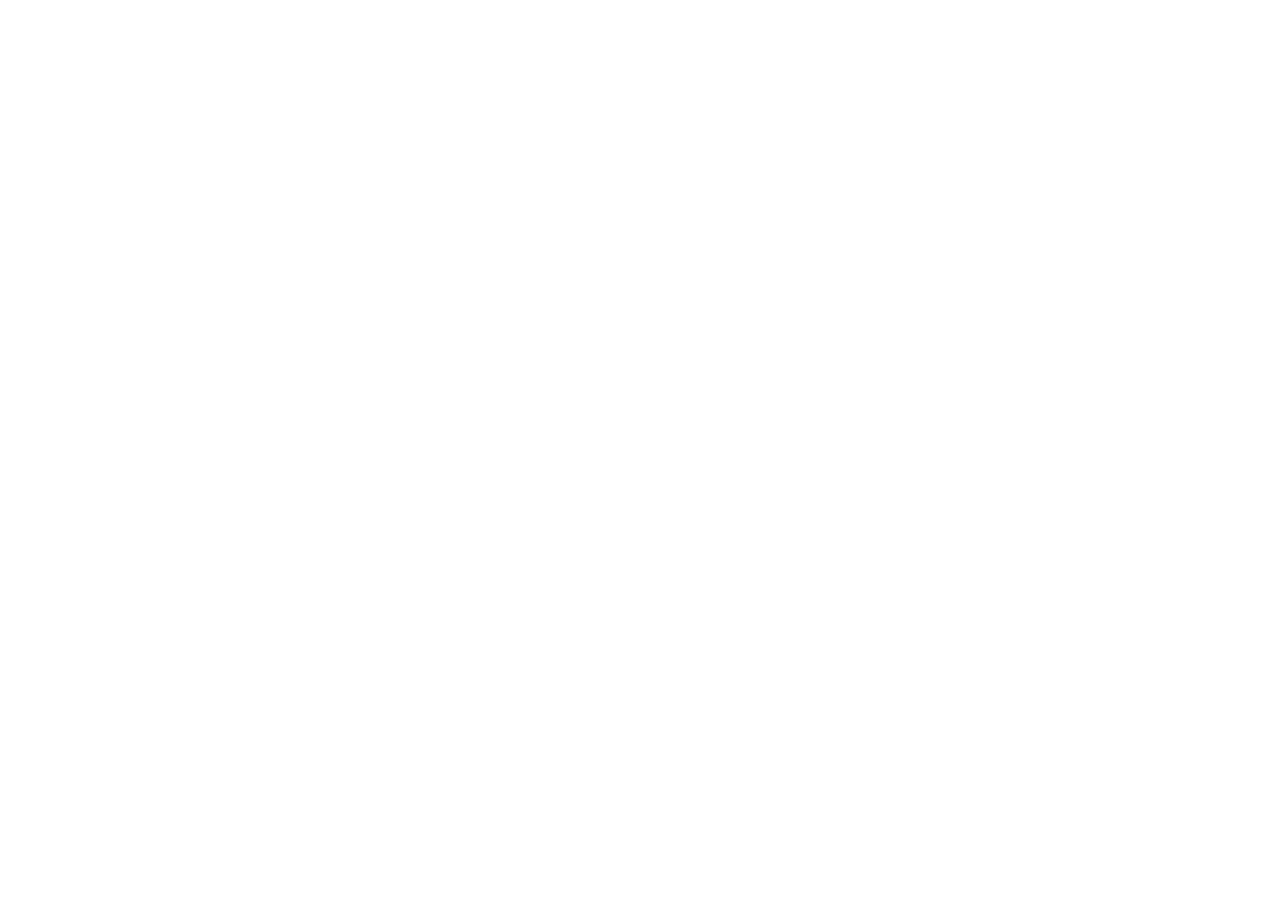
==== index.html @ f6fb5d21 "form layout added" ====
<!DOCTYPE html>
<html lang="en">
<head>
    <meta charset="UTF-8">
    <meta name="viewport" content="width=device-width, initial-scale=1.0">
    <title>Form</title>
</head>
<body>
    
</body>
</html>
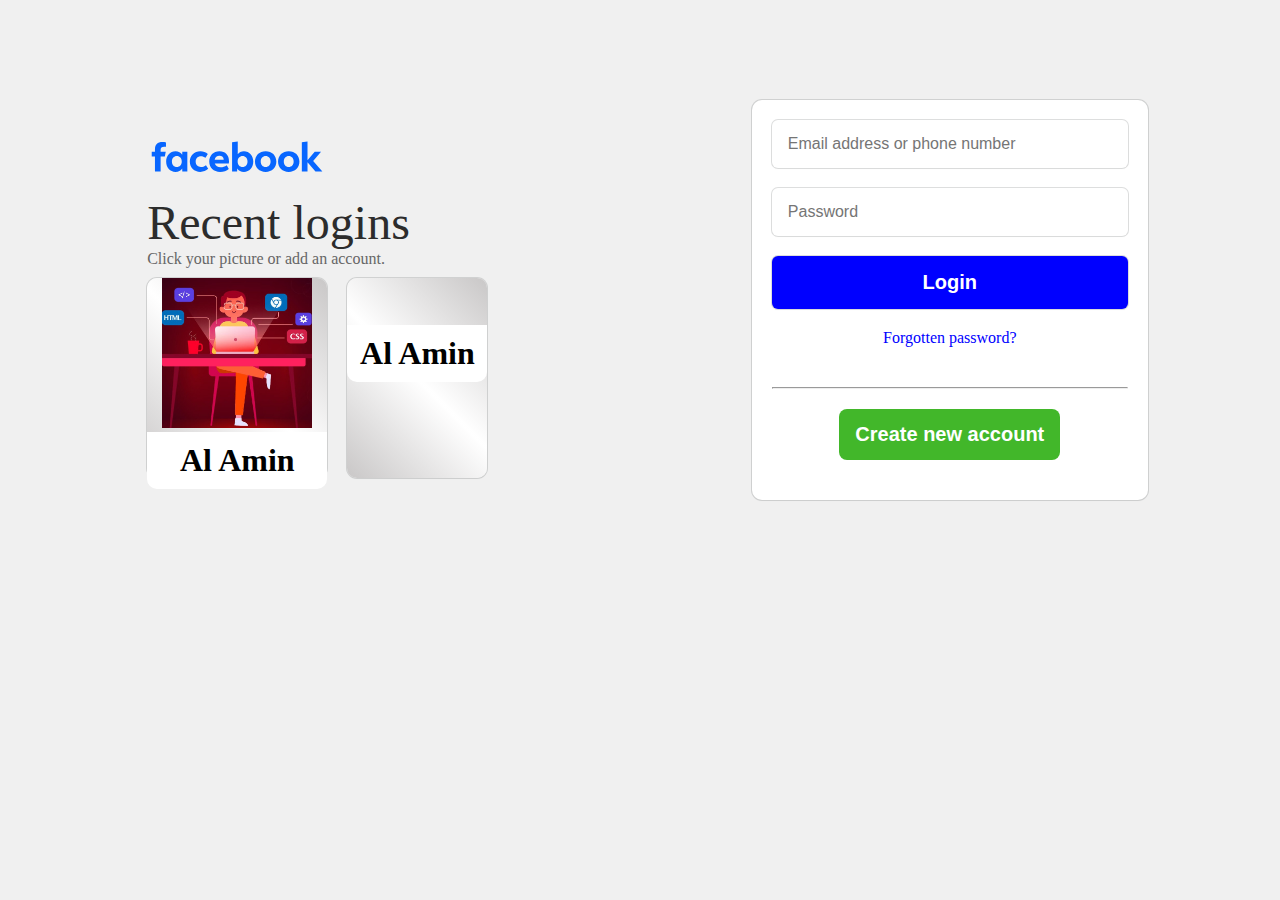
==== commit d9763632: "facebook login layout" ====
--- a/index.html
+++ b/index.html
@@ -4,8 +4,47 @@
     <meta charset="UTF-8">
     <meta name="viewport" content="width=device-width, initial-scale=1.0">
     <title>Form</title>
+    <link rel="stylesheet" href="https://cdnjs.cloudflare.com/ajax/libs/font-awesome/6.5.2/css/all.min.css" integrity="sha512-SnH5WK+bZxgPHs44uWIX+LLJAJ9/2PkPKZ5QiAj6Ta86w+fsb2TkcmfRyVX3pBnMFcV7oQPJkl9QevSCWr3W6A==" crossorigin="anonymous" referrerpolicy="no-referrer" />
+    <link rel="stylesheet" href="style/style.css">
 </head>
 <body>
-    
-</body>
+    <section class="facebook">
+        <div class="fbid">
+            <img width="210px" src="./assets/fblogo.svg" alt="Facebook">
+            <div class="fb-title">
+                <p class="recent">Recent logins</p>
+                <p style="color: #666666;" >Click your picture or add an account.</p>
+            </div>
+            <div class="yourid">
+                <div class="id">
+                    <img src="./assets/profile.jpg" alt="">
+                    <h1>Al Amin</h1>
+                </div>
+                <div class="id id2">
+                    <i class="fa-solid fa-circle-plus"></i>
+                    <h1>Al Amin</h1>
+                </div>
+            </div>
+        </div>
+        <div class="login">
+            <ul>
+                <li>
+                    <input class="log" type="text" placeholder="Email address or phone number">
+                </li>
+                <li>
+                    <input class="log" type="password" placeholder="Password">
+                </li>
+                <li>
+                    <input id="login" type="button" value="Login">
+                </li>
+                <a href="#">Forgotten password?</a>
+            </ul>
+            <div class="Create">
+                 <hr>
+                <input type="button" value="Create new account">
+            </div>
+        </div>
+        </body>
+        </div>
+    </section>
 </html>--- a/style/style.css
+++ b/style/style.css
@@ -0,0 +1,127 @@
+*{
+    padding: 0;
+    margin: 0;
+    box-sizing: border-box;
+}
+body{
+    align-items: center;
+    font-family: inherit;
+    background-color: #f0f0f0;
+}
+.facebook {
+    display: flex;
+    justify-content: space-around;
+    align-items: center;
+    margin-top: 100px;
+    font-family: inherit;
+}
+.fbid{
+    max-width: 500px;
+    height: auto;
+    text-align: left;
+}
+
+.fbid .fb-title {
+    padding-left: 15px;
+}
+.yourid{
+    padding-left: 15px;
+}
+.fb-title .recent{
+    font-size: 48px;
+    color: rgb(44, 44, 44);
+    font-weight: 400;
+}
+.fbid .id{
+    max-width: 200px;
+    max-height: 200px;
+    text-align: center;
+    border-radius: 10px;
+    background: linear-gradient(to center, #c9c7c7, white, #c9c7c7);
+    background: linear-gradient(45deg, #c9c7c7, white, #c9c7c7);
+    box-shadow: rgba(0, 0, 0, 0.02) 0px 1px 3px 0px, rgba(27, 31, 35, 0.15) 0px 0px 0px 1px;
+    cursor: pointer;
+}
+
+.id2 i{
+    font-size: 40px;
+    padding: 60px 70px;
+}
+
+.yourid{
+    display: flex;
+    gap: 20px;
+    margin-top: 10px;
+}
+.id h1{
+    background: #ffffff;
+    border-radius: 0 0 10px 10px;
+}
+.id:hover{
+    box-shadow: rgba(0, 0, 0, 0.35) 0px 5px 15px;
+}
+.fbid .id img{
+    padding: 0 15px;
+    max-height: 150px;
+    height: auto;
+    background-size: cover;
+    border-radius: 10px 10px 0 0;
+}
+.fbid .id h1{
+    padding: 10px 10px;
+}
+
+/* login form */
+
+.login{
+    width: 396px;
+    border-radius: 10px;
+    box-shadow: rgba(0, 0, 0, 0.02) 0px 1px 3px 0px, rgba(27, 31, 35, 0.15) 0px 0px 0px 1px;
+    box-sizing: border-box;
+    text-align: center;
+    background-color: #fff;
+}
+ul {
+    list-style: none;
+    padding: 20px;
+}
+ul li input{
+    font-size: 16px;
+    width: 100%;
+    padding: 15px 16px;
+    margin-bottom: 20px;
+    border-radius: 6px;
+    border: none;
+    box-shadow: rgba(0, 0, 0, 0.02) 0px 1px 3px 0px, rgba(27, 31, 35, 0.15) 0px 0px 0px 1px;
+}
+ul .log:focus{
+    /* color: blue; */
+    outline: 0;
+    border: 1px solid blue;
+}
+ul a{
+    color: blue;
+    text-decoration: none;
+}
+.login #login{
+    background: blue;
+    font-size: 20px;
+    color: #ffffff;
+    font-weight: bold;
+    cursor: pointer;
+}
+.Create{
+    padding: 20px;
+}
+.Create input{
+    margin: 20px auto;
+    padding: 14px 16px;
+    font-size: 20px;
+    font-weight: bold;
+    border: none;
+    border-radius: 8px;
+    background-color: #42b72a;
+    color: #ffffff;
+    cursor: pointer;
+}
+
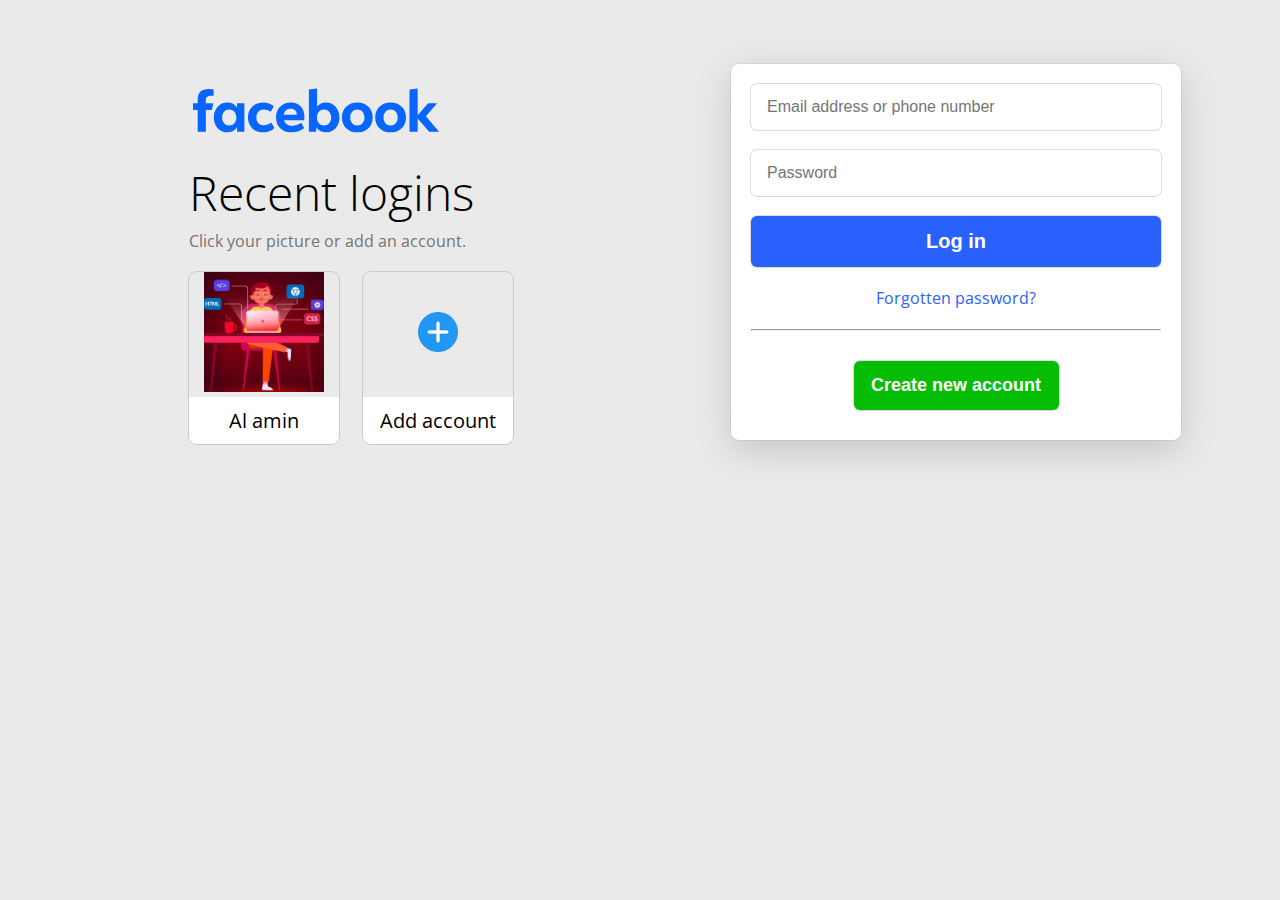
==== commit 24386549: "calender layout practice" ====
--- a/index.html
+++ b/index.html
@@ -3,48 +3,42 @@
 <head>
     <meta charset="UTF-8">
     <meta name="viewport" content="width=device-width, initial-scale=1.0">
-    <title>Form</title>
-    <link rel="stylesheet" href="https://cdnjs.cloudflare.com/ajax/libs/font-awesome/6.5.2/css/all.min.css" integrity="sha512-SnH5WK+bZxgPHs44uWIX+LLJAJ9/2PkPKZ5QiAj6Ta86w+fsb2TkcmfRyVX3pBnMFcV7oQPJkl9QevSCWr3W6A==" crossorigin="anonymous" referrerpolicy="no-referrer" />
+    <title>Facebook Login</title>
+    <link rel="preconnect" href="https://fonts.googleapis.com">
+    <link rel="preconnect" href="https://fonts.gstatic.com" crossorigin>
+    <link href="https://fonts.googleapis.com/css2?family=Open+Sans:ital,wght@0,300..800;1,300..800&display=swap" rel="stylesheet">
+
     <link rel="stylesheet" href="style/style.css">
 </head>
 <body>
-    <section class="facebook">
-        <div class="fbid">
-            <img width="210px" src="./assets/fblogo.svg" alt="Facebook">
-            <div class="fb-title">
-                <p class="recent">Recent logins</p>
-                <p style="color: #666666;" >Click your picture or add an account.</p>
-            </div>
-            <div class="yourid">
+    <section class="facebook-login-form">
+        <div class="id-details">
+            <img height="100px" src="./assets/fblogo.svg" alt="Facebook">
+            <div class="details">
+                <h2>Recent logins</h2>
+                <p>Click your picture or add an account.</p>
                 <div class="id">
-                    <img src="./assets/profile.jpg" alt="">
-                    <h1>Al Amin</h1>
-                </div>
-                <div class="id id2">
-                    <i class="fa-solid fa-circle-plus"></i>
-                    <h1>Al Amin</h1>
+                    <div class="id-image">
+                        <img src="./assets/profile.jpg" alt="">
+                        <h1>Al amin</h1>
+                    </div>
+                    <div class="id-image">
+                        <img width="150px" height="120px" style="padding: 40px 55px; " src="./assets/plus.png" alt="">
+                        <h1>Add account</h1>
+                    </div>
                 </div>
             </div>
         </div>
-        <div class="login">
-            <ul>
-                <li>
-                    <input class="log" type="text" placeholder="Email address or phone number">
-                </li>
-                <li>
-                    <input class="log" type="password" placeholder="Password">
-                </li>
-                <li>
-                    <input id="login" type="button" value="Login">
-                </li>
+        <div>
+            <form class="login-form">
+                <input type="text" placeholder="Email address or phone number">
+                <input type="password" name="" id="" placeholder="Password">
+                <input class="login" type="submit" value="Log in">
                 <a href="#">Forgotten password?</a>
-            </ul>
-            <div class="Create">
-                 <hr>
-                <input type="button" value="Create new account">
-            </div>
-        </div>
-        </body>
+                <hr>
+                <input class="create" type="button" value="Create new account">
+            </form>
         </div>
     </section>
+</body>
 </html>--- a/style/style.css
+++ b/style/style.css
@@ -1,127 +1,110 @@
+@import url('https://fonts.googleapis.com/css2?family=Open+Sans:ital,wght@0,300..800;1,300..800&display=swap');
+
+
 *{
+    margin: 0;
     padding: 0;
-    margin: 0;
     box-sizing: border-box;
 }
 body{
-    align-items: center;
-    font-family: inherit;
-    background-color: #f0f0f0;
+    background: #ebeaea;
+    font-family: 'open sans';
 }
-.facebook {
+
+.facebook-login-form{
     display: flex;
     justify-content: space-around;
     align-items: center;
-    margin-top: 100px;
-    font-family: inherit;
+    margin-top: 60px;
 }
-.fbid{
-    max-width: 500px;
-    height: auto;
-    text-align: left;
+.id-details{
+    display: flex;
+    flex-direction: column;
+}
+.details{
+    margin-left: 90px;
+}
+.details h2{
+    font-size: 48px;
+    font-weight: 300;
 }
 
-.fbid .fb-title {
-    padding-left: 15px;
+.details p{
+    margin: 5px 0px 20px 0px;
+    color: #737373;
 }
-.yourid{
-    padding-left: 15px;
+.id-image img{
+    max-width: 150px;
+    padding: 0 15px;
 }
-.fb-title .recent{
-    font-size: 48px;
-    color: rgb(44, 44, 44);
+.id-image h1{
+    font-size: 20px;
     font-weight: 400;
+    background: #ffffff;
+    border-radius: 0 0 8px 8px;
 }
-.fbid .id{
-    max-width: 200px;
-    max-height: 200px;
+.id-image{
+    display: inline-block;
+    margin-right: 20px;
+    max-width: 250px;
+    max-height: 300px;
+    box-shadow: rgba(0, 0, 0, 0.02) 0px 1px 3px 0px, rgba(27, 31, 35, 0.15) 0px 0px 0px 1px;
+    border-radius: 8px;
     text-align: center;
-    border-radius: 10px;
-    background: linear-gradient(to center, #c9c7c7, white, #c9c7c7);
-    background: linear-gradient(45deg, #c9c7c7, white, #c9c7c7);
-    box-shadow: rgba(0, 0, 0, 0.02) 0px 1px 3px 0px, rgba(27, 31, 35, 0.15) 0px 0px 0px 1px;
     cursor: pointer;
 }
-
-.id2 i{
-    font-size: 40px;
-    padding: 60px 70px;
+.id-image:hover{
+    box-shadow: rgba(50, 50, 93, 0.25) 0px 50px 100px -20px, rgba(0, 0, 0, 0.3) 0px 30px 60px -30px, rgba(10, 37, 64, 0.35) 0px -2px 6px 0px inset;
 }
-
-.yourid{
+.id-image h1{
+    padding: 10px;
+}
+.login-form{
     display: flex;
-    gap: 20px;
-    margin-top: 10px;
+    flex-direction: column;
+    width: 450px;
+    height: auto;
+    text-align: center;
+    box-shadow: rgba(0, 0, 0, 0.02) 0px 1px 3px 0px, rgba(27, 31, 35, 0.15) 0px 0px 0px 1px;
+    padding: 20px 20px 0px 20px;
+    border-radius: 8px;
+    background: #ffffff;
+    box-shadow: rgba(0, 0, 0, 0.16) 0px 10px 36px 0px, rgba(0, 0, 0, 0.06) 0px 0px 0px 1px;
 }
-.id h1{
-    background: #ffffff;
-    border-radius: 0 0 10px 10px;
+input:focus{
+    color: black;
+    outline-color: #2961fc;
+    border: 2px solid #2961fc;
 }
-.id:hover{
-    box-shadow: rgba(0, 0, 0, 0.35) 0px 5px 15px;
+.login-form a{
+    margin-bottom: 20px;
+    text-decoration: none;
+    color: #2961fc;
+    font-family: inherit,serif;
 }
-.fbid .id img{
-    padding: 0 15px;
-    max-height: 150px;
-    height: auto;
-    background-size: cover;
-    border-radius: 10px 10px 0 0;
-}
-.fbid .id h1{
-    padding: 10px 10px;
-}
-
-/* login form */
-
-.login{
-    width: 396px;
-    border-radius: 10px;
-    box-shadow: rgba(0, 0, 0, 0.02) 0px 1px 3px 0px, rgba(27, 31, 35, 0.15) 0px 0px 0px 1px;
-    box-sizing: border-box;
-    text-align: center;
-    background-color: #fff;
-}
-ul {
-    list-style: none;
-    padding: 20px;
-}
-ul li input{
-    font-size: 16px;
-    width: 100%;
-    padding: 15px 16px;
-    margin-bottom: 20px;
-    border-radius: 6px;
-    border: none;
-    box-shadow: rgba(0, 0, 0, 0.02) 0px 1px 3px 0px, rgba(27, 31, 35, 0.15) 0px 0px 0px 1px;
-}
-ul .log:focus{
-    /* color: blue; */
-    outline: 0;
-    border: 1px solid blue;
-}
-ul a{
-    color: blue;
-    text-decoration: none;
-}
-.login #login{
-    background: blue;
+.login-form .login{
     font-size: 20px;
+    font-weight: bold;
     color: #ffffff;
-    font-weight: bold;
+    background: #2961fc;
     cursor: pointer;
 }
-.Create{
-    padding: 20px;
-}
-.Create input{
-    margin: 20px auto;
-    padding: 14px 16px;
-    font-size: 20px;
+.login-form .create{
+    margin: 30px auto;
+    height: 50%;
+    width: 50%;
+    color: #ffffff;
+    font-size: 18px;
     font-weight: bold;
-    border: none;
-    border-radius: 8px;
-    background-color: #42b72a;
-    color: #ffffff;
+    background: #05bd05;
     cursor: pointer;
 }
-
+.login-form input{
+    margin-bottom: 20px;
+    padding: 14px 16px;
+    max-width: 100%;
+    border: none;
+    border-radius: 6px;
+    font-size: 16px;
+    box-shadow: rgba(0, 0, 0, 0.02) 0px 1px 3px 0px, rgba(27, 31, 35, 0.15) 0px 0px 0px 1px;
+}